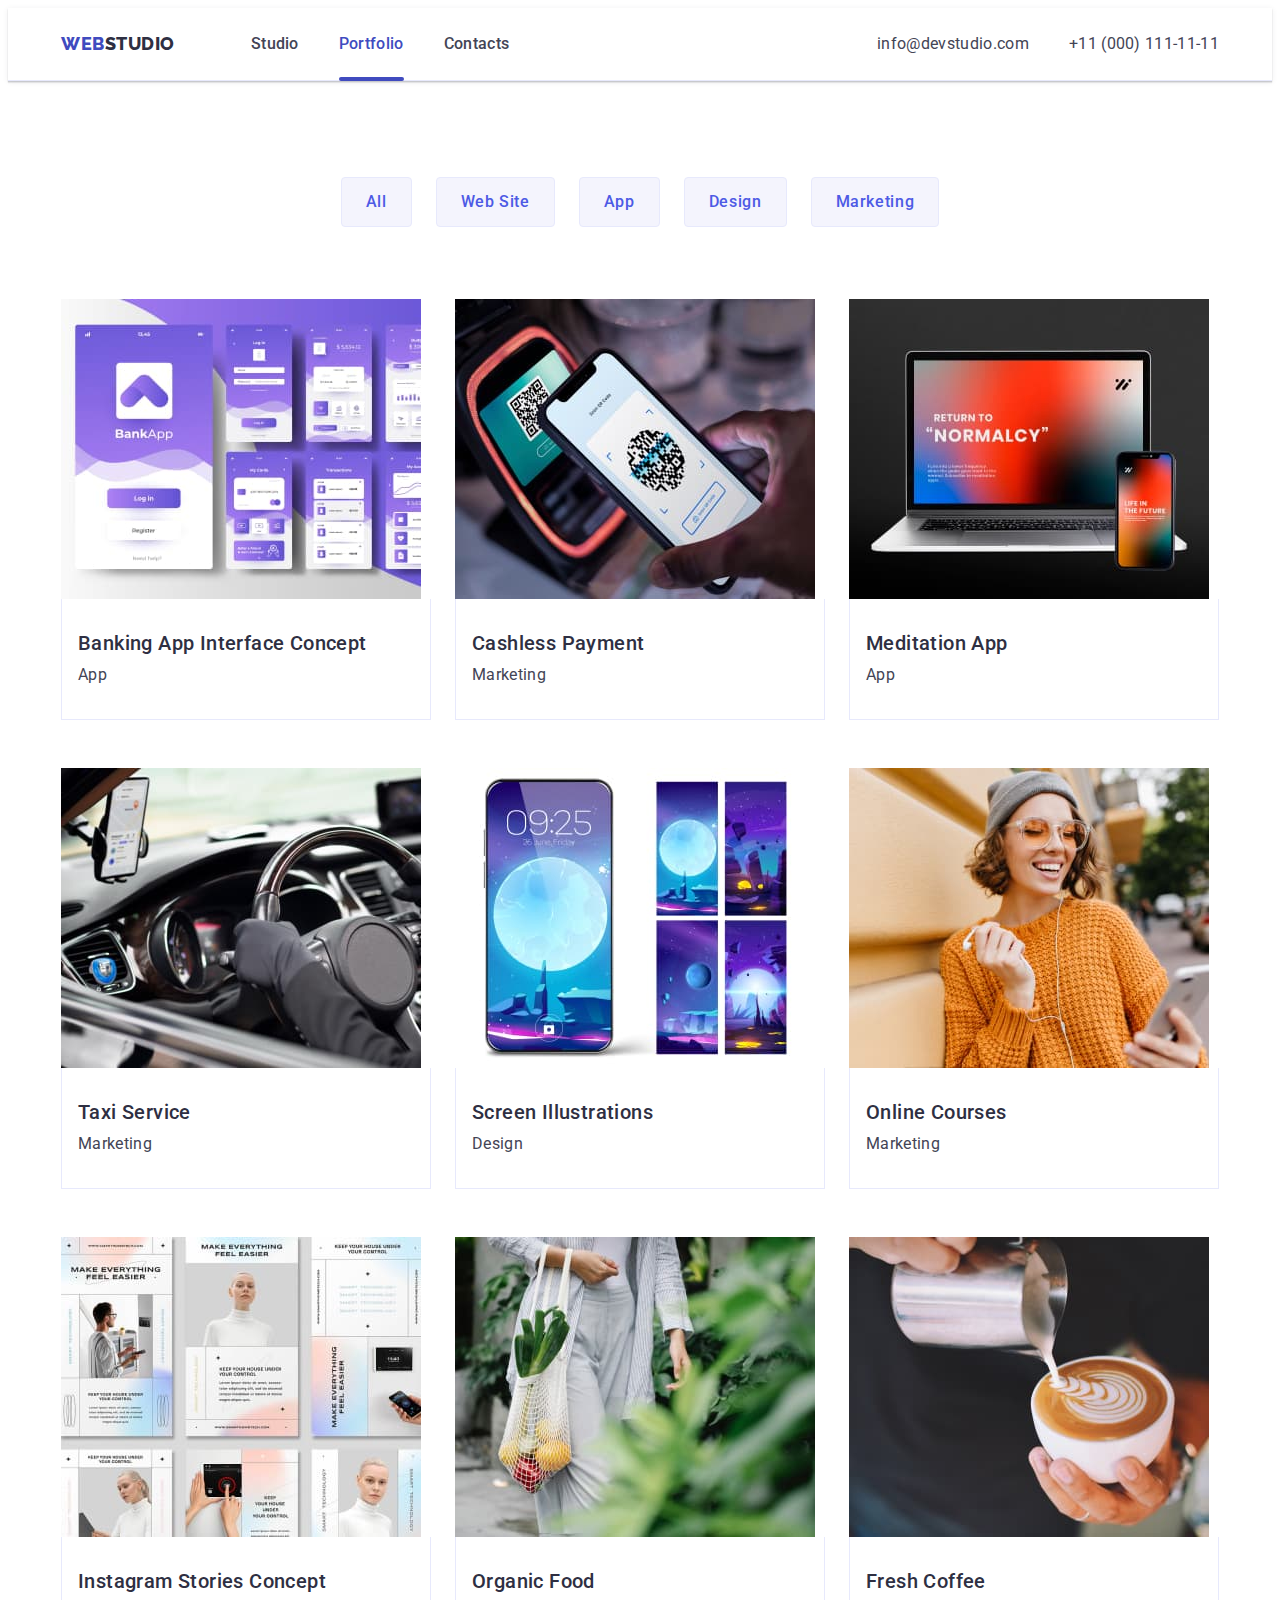
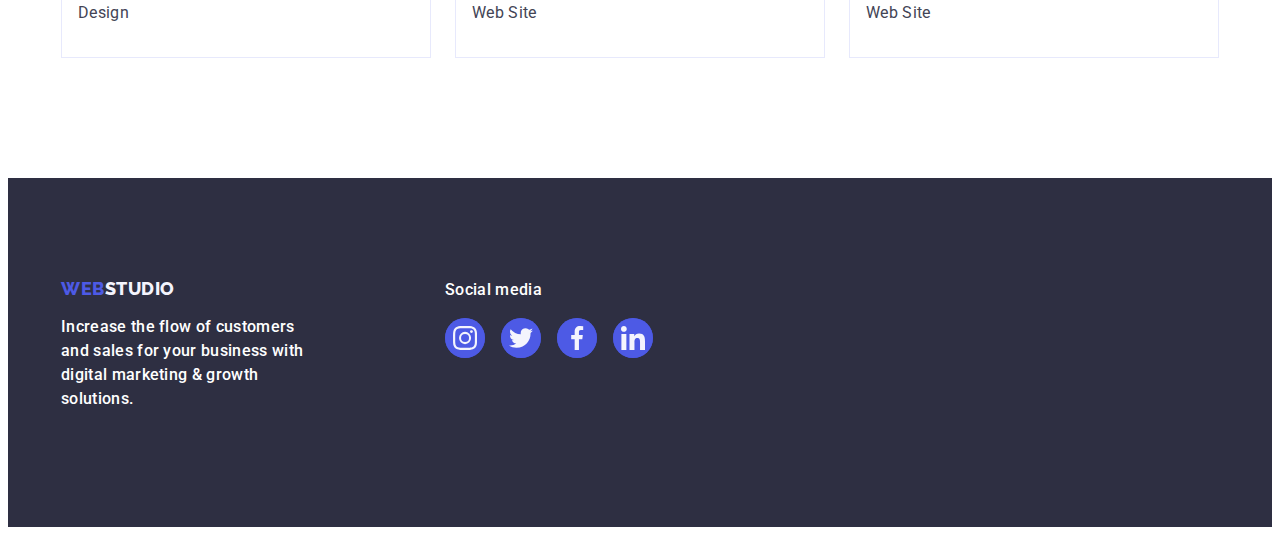
==== portfolio.html @ 9ae32c88 "Initial commit" ====
<!DOCTYPE html>
<html lang="en">
  <head>
    <meta charset="UTF-8" />
    <meta http-equiv="X-UA-Compatible" content="IE=edge" />
    <meta name="viewport" content="width=device-width, initial-scale=1.0" />
    <title>WebStudio</title>
    <link
      rel="stylesheet"
      href="https://cdnjs.cloudflare.com/ajax/libs/modern-normalize/2.0.0/modern-normalize.min.css"
      integrity="sha512-4xo8blKMVCiXpTaLzQSLSw3KFOVPWhm/TRtuPVc4WG6kUgjH6J03IBuG7JZPkcWMxJ5huwaBpOpnwYElP/m6wg=="
      crossorigin="anonymous"
      referrerpolicy="no-referrer"
    />
    <link rel="preconnect" href="https://fonts.googleapis.com" />
    <link rel="preconnect" href="https://fonts.gstatic.com" crossorigin />
    <link
      href="https://fonts.googleapis.com/css2?family=Montserrat:wght@400;700&family=Raleway:ital,wght@0,800;1,800&family=Roboto:ital,wght@0,400;0,500;0,700;0,900;1,400;1,500;1,700;1,900&display=swap"
      rel="stylesheet"
    />
    <link rel="stylesheet" href="./css/styles.css" />
  </head>

  <body>
    <header class="header">
      <div class="header-div container">
        <nav class="header-nav">
          <a href="./index.html" class="web link"
            >web<span class="studio">Studio</span></a
          >
          <ul class="navigation-list list">
            <li class="link-nav">
              <a href="./index.html" class="navigation-link link">Studio</a>
            </li>
            <li class="link-nav">
              <a href="./portfolio.html" class="navigation-link link start"
                >Portfolio</a
              >
            </li>
            <li class="link-nav">
              <a href="" class="navigation-link link">Contacts</a>
            </li>
          </ul>
        </nav>

        <address class="address">
          <ul class="address-list list">
            <li class="link-nav">
              <a href="mailto:info@devstudio.com" class="contacts link"
                >info@devstudio.com
              </a>
            </li>
            <li class="link-nav">
              <a href="tel:+110001111111" class="contacts link"
                >+11 (000) 111-11-11
              </a>
            </li>
          </ul>
        </address>
      </div>
    </header>

    <main>
      <!-- section1 -->
      <section class="section-portfolio">
        <div class="main container">
          <h1 class="visually-hidden">Portfolio_Menu</h1>
          <ul class="button-list list">
            <li class="list-portfoliobutton">
              <button type="button" class="button_navportfolio link">
                All
              </button>
            </li>
            <li class="list-portfoliobutton">
              <button type="button" class="button_navportfolio link">
                Web Site
              </button>
            </li>
            <li class="list-portfoliobutton">
              <button type="button" class="button_navportfolio link">
                App
              </button>
            </li>
            <li class="list-portfoliobutton">
              <button type="button" class="button_navportfolio link">
                Design
              </button>
            </li>
            <li class="list-portfoliobutton">
              <button type="button" class="button_navportfolio link">
                Marketing
              </button>
            </li>
          </ul>

          <ul class="full-navigation list">
            <li class="list-portfolioimg">
              <a
                href="./portfolio.html"
                class="portfolioimg link"
                target="_blank"
              >
                <div class="overlay">
                  <img
                    src="./images/Photo-1.jpg"
                    alt="Banking App Interface Concept"
                    width="360"
                    height="300"
                  />
                  <p class="overley-text">
                    14 Stylish and User-Friendly App Design Concepts · Task
                    Manager App · Calorie Tracker App · Exotic Fruit Ecommerce
                    App · Cloud Storage App
                  </p>
                </div>

                <div class="div-portfolio-item">
                  <h2 class="service-name">Banking App Interface Concept</h2>
                  <p class="service-app">App</p>
                </div>
              </a>
            </li>
            <li class="list-portfolioimg">
              <a
                href="./portfolio.html"
                class="portfolioimg link"
                target="_blank"
              >
                <div class="overlay">
                  <img
                    src="./images/Photo-2.jpg"
                    alt="Cashless Payment"
                    width="360"
                    height="300"
                  />
                  <p class="overley-text">
                    14 Stylish and User-Friendly App Design Concepts · Task
                    Manager App · Calorie Tracker App · Exotic Fruit Ecommerce
                    App · Cloud Storage App
                  </p>
                </div>
                <div class="div-portfolio-item">
                  <h2 class="service-name">Cashless Payment</h2>
                  <p class="service-app">Marketing</p>
                </div>
              </a>
            </li>
            <li class="list-portfolioimg">
              <a
                href="./portfolio.html"
                class="portfolioimg link"
                target="_blank"
              >
                <div class="overlay">
                  <img
                    src="./images/Photo-3.jpg"
                    alt="Meditation App "
                    width="360"
                    height="300"
                  />
                  <p class="overley-text">
                    14 Stylish and User-Friendly App Design Concepts · Task
                    Manager App · Calorie Tracker App · Exotic Fruit Ecommerce
                    App · Cloud Storage App
                  </p>
                </div>
                <div class="div-portfolio-item">
                  <h2 class="service-name">Meditation App</h2>
                  <p class="service-app">App</p>
                </div>
              </a>
            </li>
            <li class="list-portfolioimg">
              <a
                href="./portfolio.html"
                class="portfolioimg link"
                target="_blank"
              >
                <div class="overlay">
                  <img
                    src="./images/Photo-4.jpg"
                    alt="Taxi Service"
                    width="360"
                    height="300"
                  />
                  <p class="overley-text">
                    14 Stylish and User-Friendly App Design Concepts · Task
                    Manager App · Calorie Tracker App · Exotic Fruit Ecommerce
                    App · Cloud Storage App
                  </p>
                </div>
                <div class="div-portfolio-item">
                  <h2 class="service-name">Taxi Service</h2>
                  <p class="service-app">Marketing</p>
                </div>
              </a>
            </li>
            <li class="list-portfolioimg">
              <a
                href="./portfolio.html"
                class="portfolioimg link"
                target="_blank"
              >
                <div class="overlay">
                  <img
                    src="./images/Photo-5.jpg"
                    alt="Screen Illustrations"
                    width="360"
                    height="300"
                  />
                  <p class="overley-text">
                    14 Stylish and User-Friendly App Design Concepts · Task
                    Manager App · Calorie Tracker App · Exotic Fruit Ecommerce
                    App · Cloud Storage App
                  </p>
                </div>
                <div class="div-portfolio-item">
                  <h2 class="service-name">Screen Illustrations</h2>
                  <p class="service-app">Design</p>
                </div>
              </a>
            </li>
            <li class="list-portfolioimg">
              <a
                href="./portfolio.html"
                class="portfolioimg link"
                target="_blank"
              >
                <div class="overlay">
                  <img
                    src="./images/Photo-6.jpg"
                    alt="Online Courses"
                    width="360"
                    height="300"
                  />
                  <p class="overley-text">
                    14 Stylish and User-Friendly App Design Concepts · Task
                    Manager App · Calorie Tracker App · Exotic Fruit Ecommerce
                    App · Cloud Storage App
                  </p>
                </div>
                <div class="div-portfolio-item">
                  <h2 class="service-name">Online Courses</h2>
                  <p class="service-app">Marketing</p>
                </div>
              </a>
            </li>
            <li class="list-portfolioimg">
              <a
                href="./portfolio.html"
                class="portfolioimg link"
                target="_blank"
              >
                <div class="overlay">
                  <img
                    src="./images/Photo-7.jpg"
                    alt="Instagram Stories Concept"
                    width="360"
                    height="300"
                  />
                  <p class="overley-text">
                    14 Stylish and User-Friendly App Design Concepts · Task
                    Manager App · Calorie Tracker App · Exotic Fruit Ecommerce
                    App · Cloud Storage App
                  </p>
                </div>
                <div class="div-portfolio-item">
                  <h2 class="service-name">Instagram Stories Concept</h2>
                  <p class="service-app">Design</p>
                </div></a
              >
            </li>
            <li class="list-portfolioimg">
              <a
                href="./portfolio.html"
                class="portfolioimg link"
                target="_blank"
              >
                <div class="overlay">
                  <img
                    src="./images/Photo-8.jpg"
                    alt="Organic Food"
                    width="360"
                    height="300"
                  />
                  <p class="overley-text">
                    14 Stylish and User-Friendly App Design Concepts · Task
                    Manager App · Calorie Tracker App · Exotic Fruit Ecommerce
                    App · Cloud Storage App
                  </p>
                </div>
                <div class="div-portfolio-item">
                  <h2 class="service-name">Organic Food</h2>
                  <p class="service-app">Web Site</p>
                </div></a
              >
            </li>
            <li class="list-portfolioimg">
              <a
                href="./portfolio.html"
                class="portfolioimg link"
                target="_blank"
              >
                <div class="overlay">
                  <img
                    src="./images/Photo-9.jpg"
                    alt="Fresh Coffee"
                    width="360"
                    height="300"
                  />
                  <p class="overley-text">
                    14 Stylish and User-Friendly App Design Concepts · Task
                    Manager App · Calorie Tracker App · Exotic Fruit Ecommerce
                    App · Cloud Storage App
                  </p>
                </div>
                <div class="div-portfolio-item">
                  <h2 class="service-name">Fresh Coffee</h2>
                  <p class="service-app">Web Site</p>
                </div></a
              >
            </li>
          </ul>
        </div>
      </section>
    </main>

    <!-- footer -->
    <footer class="footer">
      <div class="footer-main container">
        <div class="footer-div">
          <a class="footer-web link" href="./index.html"
            >web<span class="footer-logo">Studio</span>
          </a>
          <p class="text">
            Increase the flow of customers and sales for your business with
            digital marketing & growth solutions.
          </p>
        </div>
        <div class="footer-social">
          <p class="text">Social media</p>
          <ul class="footer-cosial-list">
            <li class="circle">
              <a class="footer-cosial-link" href="">
                <svg class="footer-icon" width="24" height="24">
                  <use href="./images/icons.svg#icon-instagram"></use></svg
              ></a>
            </li>
            <li class="circle">
              <a class="footer-cosial-link" href=""
                ><svg class="footer-icon" width="24" height="24">
                  <use href="./images/icons.svg#icon-twitter"></use></svg
              ></a>
            </li>
            <li class="circle">
              <a class="footer-cosial-link" href="">
                <svg class="footer-icon" width="24" height="24">
                  <use href="./images/icons.svg#icon-facebook"></use></svg
              ></a>
            </li>
            <li class="circle">
              <a class="footer-cosial-link" href=""
                ><svg class="footer-icon" width="24" height="24">
                  <use href="./images/icons.svg#icon-linkedin"></use></svg
              ></a>
            </li>
          </ul>
        </div>
      </div>
    </footer>
  </body>
</html>
---- css/styles.css ----
img {
    display: block;
}

h1,
h2,
h3,
h4,
h5,
p {
    margin-top: 0px;
    margin-bottom: 0px;
}

ul,
ol {
    list-style: none;
    margin: 0px;
    padding-left: 0px;
}

.container {
    width: 1158px;
    padding: 0 15px;
    margin: 0 auto;
}

:root {
    --primary-font: "Roboto", sans-serif;
    --second-primary-font: "Raleway", sans-serif;
    --primary-color: #434455;
    --secondary-color: #2e2f42;
    --white-color: #ffffff;
    --gray-background-color: #f4f4fd;
    --accent-color: #4d5ae5;
    --active-accent-background-color: #404bbf;
    --gray-color: #8e8f99;
}

body {
    font-family: var(--primary-font);
    color: var(--primary-color);
    background-color: var(--white-color);
}

/* header */
.header {
    display: flex;
    margin: 0 auto;
    border-bottom: 1px solid #e7e9fc;
    box-shadow: 0px 2px 1px rgba(46, 47, 66, 0.08), 0px 1px 1px rgba(46, 47, 66, 0.16), 0px 1px 6px rgba(46, 47, 66, 0.08);
}
.navigation-link {
    font-family: var(--primary-font);
    font-weight: 500;
    font-size: 16px;
    line-height: 1.5;
    letter-spacing: 0.02em;
    color: var(--secondary-colo);
    text-decoration: none;
    list-style: none;
    display: flex;
    padding-top: 24px;
    padding-bottom: 24px;
    transition: color 250ms cubic-bezier(0.4, 0, 0.2, 1)
}
.start {
    position: relative;
    transition: color 250ms cubic-bezier(0.4, 0, 0.2, 1);
    color: var(--active-accent-background-color);
}


.header-nav {
    display: flex;
    align-items: center;
}


.header-div {

    display: flex;
    align-items: center;

}

.navigation-list {
    display: flex;
    flex-direction: row;
    align-items: flex-start;
    padding: 0px;
    gap: 40px;
    text-decoration: none;
}

.navigation-list .navigation-link.start::after {
    position: absolute;
    content: "";
    display: block;
    height: 4px;
    background-color: var(--active-accent-background-color);
    width: 100%;
    left: 0;
    bottom: -1px;
    border-radius: 2px;
}

.web {
    font-family: var(--second-primary-font);
    font-weight: 800;
    font-size: 18px;
    line-height: 1.17;
    letter-spacing: 0.03em;
    text-transform: uppercase;
    color: #404bbf;
    text-decoration: none;
    display: flex;
    flex-direction: row;
    align-items: center;
    flex-grow: 0;
    margin-left: 0px;
    margin-right: 76px;
    position: relative;

}

.studio {
    color: var(--secondary-color);
}



.link-nav {
    list-style: none;
    display: flex;


}

.navigation-link:hover {
    color: var(--active-accent-background-color);
    transition: background-color 250ms cubic-bezier(0.4, 0, 0.2, 1);
    
}

.navigation-link:focus {
    color: var(--active-accent-background-color);
    transition: background-color 250ms cubic-bezier(0.4, 0, 0.2, 1);
   
}

.address {
    font-style: normal;
    letter-spacing: 0.02em;
    list-style: none;
    display: flex;
    gap: 8px;
    flex-direction: row;
    margin-left: auto;
}

.address-list {
    display: flex;
    gap: 40px;
}

.contacts.link {
    font-family: var(--primary-font);
    font-style: normal;
    font-weight: 400;
    font-size: 16px;
    line-height: 1.5;
    color: var(--primary-color);
    text-decoration: none;
    transition: color 250ms cubic-bezier(0.4, 0, 0.2, 1);
}

.contacts.link:hover {
    color: var(--active-accent-background-color);
    transition: background-color 250ms cubic-bezier(0.4, 0, 0.2, 1);
    box-shadow: 0px 1px 6px rgba(46, 47, 66, 0.08), 0px 1px 1px rgba(46, 47, 66, 0.16), 0px 2px 1px rgba(46, 47, 66, 0.08);
}

.contacts.link:focus {
    color: var(--active-accent-background-color);
    transition: background-color 250ms cubic-bezier(0.4, 0, 0.2, 1);
    box-shadow: 0px 1px 6px rgba(46, 47, 66, 0.08), 0px 1px 1px rgba(46, 47, 66, 0.16), 0px 2px 1px rgba(46, 47, 66, 0.08);
}

/* ------section1------------ */
.div-section-one {
    padding-left: 0px;

}

.name {
    font-size: 56px;
    line-height: 1.07;
    letter-spacing: 0.02em;
    color: var(--white-color);
    text-align: center;
    max-width: 496px;
    margin-left: 331px;
    display: flex;
    margin-bottom: 48px;
}

.section-os {
    max-width: 1440px;
    height: 600px;
    margin: 0 auto;
    color: var(--secondary-color);
    background-color: var(--secondary-color);
    padding-top: 188px;
    padding-bottom: 188px;
    background-image: linear-gradient(rgba(46, 47, 66, 0.7), rgba(46, 47, 66, 0.7)), url(../images/people-office.jpg);
    background-repeat: no-repeat;
    background-position: center;
    background-size: cover;
}

.button {
    background-color: var(--accent-color);
    font-family: var(--primary-font);
    font-weight: 500;
    font-size: 16px;
    line-height: 1.5;
    letter-spacing: 0.04em;
    color: var(--white-color);
    cursor: pointer;
    display: block;
    border: none;
    border-radius: 4px;
    gap: 10px;
    width: 169px;
    height: 56px;
    min-width: 169px;
    margin-left: auto;
    margin-right: auto;
    transition: background-color 250ms cubic-bezier(0.4, 0, 0.2, 1);
}

.button:is(:hover, :focus) {
    background-color: #404BBF;
    transition: background-color 250ms cubic-bezier(0.4, 0, 0.2, 1);
    box-shadow: 0px 1px 6px rgba(46, 47, 66, 0.08), 0px 1px 1px rgba(46, 47, 66, 0.16), 0px 2px 1px rgba(46, 47, 66, 0.08);
}

/* ----------section 2 ------------- */

.visually-hidden {
    position: absolute;
    width: 1px;
    height: 1px;
    margin: -1px;
    border: 0;
    padding: 0;
    white-space: nowrap;
    clip-path: inset(100%);
    clip: rect(0 0 0 0);
    overflow: hidden;
}

.icon-staff {
    display: flex;
    align-items: center;
    justify-content: center;
    height: 112px;
    background-color: #f4f4fd;
    border-radius: 4px;
    margin-bottom: 8px;
}

.about-us {
    padding-top: 120px;
    padding-bottom: 120px;

}

.menu {
    display: flex;
    gap: 24px;
    flex-direction: row;
}

.description {
    margin-bottom: 8px;
    font-family: var(--primary-font);
    font-style: normal;
    font-weight: 400;
    letter-spacing: 0.02em;
    font-size: 16px;
    line-height: 1.5;
    color: var(--primary-color);
}

.description.four {
    text-align: center;
}

.list-aboutus {
    list-style: none;
    font-weight: 500;
    font-size: 20px;
    line-height: 1.2;
    letter-spacing: 0.02em;
    color: var(--secondary-color);
    width: calc((100% - 72px) / 4);
}

/* ---------section 3 -----------*/

.section-menu {
    padding-bottom: 120px;
    margin-bottom: 0px;
}

.feature-name {
    font-size: 36px;
    line-height: 1.11;
    text-align: center;
    letter-spacing: 0.02em;
    text-transform: capitalize;
    color: var(--secondary-color);
    margin-bottom: 72px;
}

.feature-list.list {
    list-style: none;
    display: flex;
    gap: 24px;
}

.pictures {
    list-style: none;
    width: calc((100% - 48px)/3);
    border: 1px solid #E7E9FC;
}

/* -------------------section 4 --------------------*/
.section-team {
    background-color: var(--gray-background-color);
    padding: 120px 0;
}

.our-team {
    background-color: var(--gray-background-color);
    font-size: 36px;
    line-height: 1.11;
    text-align: center;
    letter-spacing: 0.02em;
    text-transform: capitalize;
    color: var(--secondary-color);
    list-style: none;
    margin-bottom: 72px;
}

.portfolioimg link {
    background-color: var(--white-color)
}

.our-team-photo.link {
    font-size: 36px;
    line-height: 1.11;
    text-align: center;
    letter-spacing: 0.02em;
    text-transform: capitalize;
    color: var(--secondary-color);
    background-color: var(--white-color);
    list-style: none;
    display: block;
    flex-basis: calc((100% - 72px) / 4);
    border-radius: 0px 0px 4px 4px;
    box-shadow: 0px 1px 6px rgba(46, 47, 66, 0.08), 0px 1px 1px rgba(46, 47, 66, 0.16), 0px 2px 1px rgba(46, 47, 66, 0.08);
}

.our-team-list {
    display: flex;
    gap: 24px;
}

.about-us-menu {
    font-family: var(--primary-font);
    font-style: normal;
    font-weight: 500;
    font-size: 20px;
    line-height: 1.2;
    letter-spacing: 0.02em;
    margin-bottom: 8px;
}

.team-name {

    display: flex;
    flex-direction: column;
    justify-content: center;
    align-items: center;
    padding: 32px 0;
}

.circle {

    width: 40px;
    height: 40px;
    background-color: #404BBF;
    border-radius: 50%;
}

.cosial-list {
    display: flex;
    gap: 24px;
    justify-content: center; 

}

.cosial-link {
    width: 100%;
    height: 100%;
    display: flex;
    align-items: center;
    justify-content: center;
    background-color: var(--accent-color);
    border-radius: 50%;
    transition: background-color 250ms cubic-bezier(0.4, 0, 0.2, 1);
}

.cosial-link:hover,
.cosial-link:focus {
    background-color: #404bbf;
}

.icon {
    fill: #f4f4fd;
}

/* _______ section 5___________ */
.section-customers {
    padding: 120px 0 120px;
    margin-bottom: 0px;
}

.customersname {
    font-size: 36px;
    line-height: 1.11;
    text-align: center;
    letter-spacing: 0.02em;
    text-transform: capitalize;
    color: var(--secondary-color);
    margin-bottom: 72px;
}

.customers-list {
    display: flex;
    gap: 24px;
    height: 88px;
    justify-content: center;

}

.logoicon {
    width: 100%;
    height: 100%;
    border: 1px solid #8e8f99;
    border-radius: 4px;
    display: flex;
    align-items: center;
    justify-content: center;
    color: var(--gray-color);
    transition: border-color 250ms cubic-bezier(0.4, 0, 0.2, 1), color 250ms cubic-bezier(0.4, 0, 0.2, 1);
    ;
}

.logoicon:hover,
.logoicon:focus {
    color: #404bbf;
    border-color: #404bbf;
}

.logoiconsvg {
    fill: currentColor;
}

.customers-item {
    width: calc((100% - 120px) / 6);


}

/* -----footer------*/
.footer-main {
    display: flex;
    align-items: baseline;
}

.footer-web {
    display: inline-block;
    margin-right: 120px;
    margin-bottom: 16px;
    font-family: var(--second-primary-font);
    font-weight: 800;
    font-size: 18px;
    line-height: 1.17;
    letter-spacing: 0.03em;
    text-transform: uppercase;
    color: var(--accent-color);
    text-decoration: none;
}

.footer-div {
    margin-right: 120px;
}

.text {
    color: var(--white-color);
    letter-spacing: 0.02em;
    line-height: 1.5;
    width: 264px;
    font-weight: 500;
    margin-bottom: 16px;


}

.footer {
    background-color: var(--secondary-color);
    padding: 100px 0;
    display: block;
}

.footer-logo {
    color: var(--gray-background-color)
}
.footer-cosial-list {
    display: flex;
    gap: 16px;
}
.footer-cosial-link {
    width: 100%;
    height: 100%;
    display: flex;
    align-items: center;
    justify-content: center;
    transition: background-color 250ms cubic-bezier(0.4, 0, 0.2, 1);
    background-color: var(--accent-color);
    border-radius: 50%;
}

.footer-cosial-link:hover,
.footer-cosial-link:focus {
    background-color: #31d0aa;
}

.footer-icon {
    fill: var(--gray-background-color);
}

/* -------portfolio page-------- */


.section-portfolio {
    list-style: none;
    padding: 96px 0 120px 0;

}

.button-list {
    text-decoration: none;
    display: flex;
    gap: 24px;
    justify-content: center;
    margin-bottom: 72px;

}

.button_navportfolio {
    background-color: var(--gray-background-color);
    color: var(--accent-color);
    font-family: var(--primary-font);
    font-weight: 500;
    font-size: 16px;
    line-height: 1.5;
    text-align: center;
    letter-spacing: 0.04em;
    text-decoration: none;
    padding: 12px 24px;
    border-radius: 4px;
    border: 1px solid #E7E9FC;
    transition: color 250ms cubic-bezier(0.4, 0, 0.2, 1),
        background-color 250ms cubic-bezier(0.4, 0, 0.2, 1),
        border-color 250ms cubic-bezier(0.4, 0, 0.2, 1),
        box-shadow 250ms cubic-bezier(0.4, 0, 0.2, 1);
}

.list-portfoliobutton {
    list-style: none;
}

.list-portfolioimg {
    list-style: none;
    width: calc((100% - 48px) / 3);
}

.list-portfolioimg:hover,
.list-portfolioimg:focus {
    box-shadow: 0px 1px 6px rgba(46, 47, 66, 0.08),
        0px 1px 1px rgba(46, 47, 66, 0.16), 0px 2px 1px rgba(46, 47, 66, 0.08);
}

.button_navportfolio:is(:hover, :focus) {
    color: var(--white-color);
    background-color: #404BBF;
    cursor: pointer;
    border: 1px solid transparent;
    box-shadow: 0px 3px 1px rgba(0, 0, 0, 0.1), 0px 2px 1px rgba(0, 0, 0, 0.08), 0px 2px 2px rgba(0, 0, 0, 0.12); }

.full-navigation {
    display: flex;
    flex-wrap: wrap;
    column-gap: 24px;
    row-gap: 48px;

}

.portfolioimg {
    text-decoration: none;
    display: block;
    transition: box-shadow 250ms cubic-bezier(0.4, 0, 0.2, 1);
}

.portfolioimg:hover,
.portfolioimg:focus {
    box-shadow: 0px 1px 6px rgba(46, 47, 66, 0.08),
        0px 1px 1px rgba(46, 47, 66, 0.16), 0px 2px 1px rgba(46, 47, 66, 0.08);
}

.div-portfolio-item {
    padding: 32px 16px;
    border: 1px solid #e7e9fc;
    border-top: none;

}

.service-name {
    font-weight: 500;
    font-size: 20px;
    line-height: 1.2;
    letter-spacing: 0.02em;
    color: var(--secondary-color);
    text-decoration: none;
    margin-bottom: 8px;
}

.service-app {
    font-size: 16px;
    line-height: 1.5;
    letter-spacing: 0.02em;
    color: var(--primary-color);
    text-decoration: none;
    transform: translateY(0%);
}


.overlay {
    position: relative;
    overflow: hidden;
}

.overley-text {
    top: 0;
    line-height: 1.5;
    font-size: 16px;
    letter-spacing: 0.02em;
    color: var(--gray-background-color);
    padding: 40px 32px;
    position: absolute;
    width: 360px;
    height: 300px;

    background-color: var(--accent-color);
    transform: translateY(100%);
    transition: transform 250ms cubic-bezier(0.4, 0, 0.2, 1);
}

.portfolioimg:hover .overley-text,
.portfolioimg:focus .overley-text {
  transform: translateY(0%);
  box-shadow: 0px 1px 6px rgba(46, 47, 66, 0.08),
    0px 1px 1px rgba(46, 47, 66, 0.16), 0px 2px 1px rgba(46, 47, 66, 0.08);
}

.is-hidden {
    opacity: 0;
    pointer-events: none;
    visibility: hidden;
}

/* _______modal-window  */

.modal-window {
    position: fixed;
    top: 0;
    left: 0;
    width: 100%;
    height: 100%;
    background-color: rgba(46, 47, 66, 0.4);
    transition: opacity 250ms cubic-bezier(0.4, 0, 0.2, 1), visibility 250ms cubic-bezier(0.4, 0, 0.2, 1);
}

.modal {
    position: absolute;
    top: 50%;
    left: 50%;
    transform: translate(-50%, -50%) scale(1);
    width: 408px;
    min-height: 584px;
    background: #fcfcfc;
    border-radius: 4px;
    transition: transform 250ms cubic-bezier(0.4, 0, 0.2, 1);
    box-shadow: 0px 1px 1px rgba(0, 0, 0, 0.14), 0px 1px 3px rgba(0, 0, 0, 0.12), 0px 2px 1px rgba(0, 0, 0, 0.2);
}

.close-window {
    display: flex;
    align-items: center;
    justify-content: center;
    background-color: #e7e9fc;
    position: absolute;
    top: 24px;
    right: 24px;
    width: 24px;
    height: 24px;
    border-radius: 50%;
    border: 1px solid rgba(0, 0, 0, 0.1);
    padding: 0;
    cursor: pointer;
    transition: background-color 250ms cubic-bezier(0.4, 0, 0.2, 1), border 250ms cubic-bezier(0.4, 0, 0.2, 1);

}

.close-window:hover,
.close-window:focus {
    background-color: #404bbf;
    border: none;
    fill: #ffffff;
}

.icon-close {
    transition: fill 250ms cubic-bezier(0.4, 0, 0.2, 1);
}

.icon-close:hover,
.icon-close:focus {
    fill: #ffffff;
}
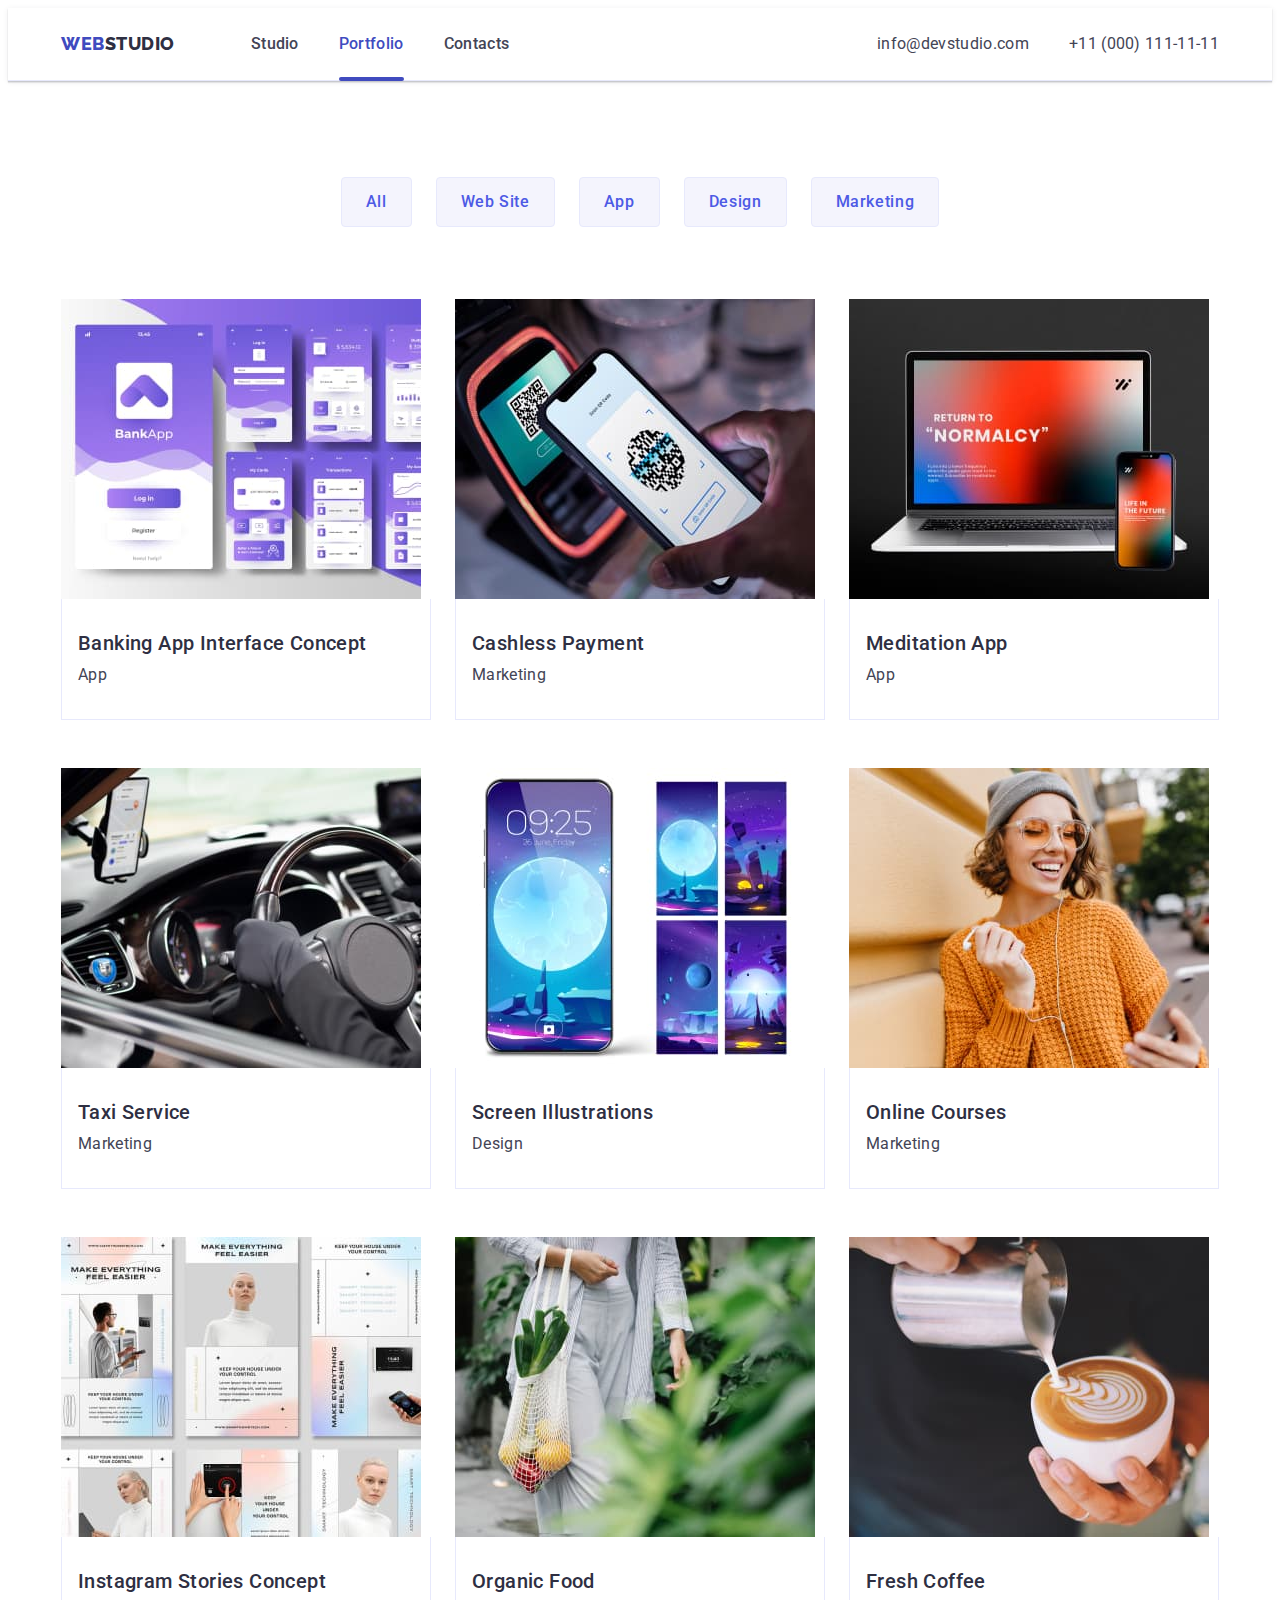
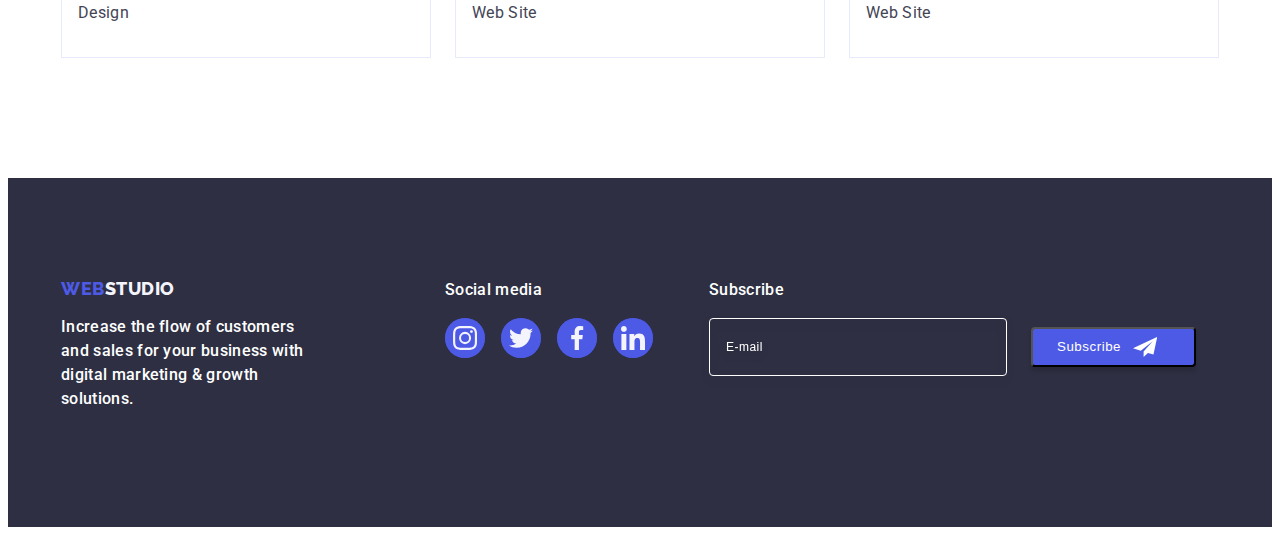
==== commit 1a5b6ff1: "footer" ====
--- a/portfolio.html
+++ b/portfolio.html
@@ -366,6 +366,26 @@
             </li>
           </ul>
         </div>
+
+        <div class="footer-div-input">
+          <p class="text-subscribe">Subscribe</p>
+        
+          <form class="form-subscribe">
+        
+            <label class="text-subscribe" for="subscribe">
+            
+              <input class="input-subscribe" type="email" name="subscribe" placeholder="E-mail" />
+            </label>
+          
+            <button class="btn-subscribe" type="submit">Subscribe 
+              <svg class="subscribe-icon" width="24" height="24">
+                <use href="./images/symbol.svg#icon-icon-sendfly-1"></use></svg>
+            </button>
+          </form>
+        
+        </div>
+        
+
       </div>
     </footer>
   </body>
--- a/css/styles.css
+++ b/css/styles.css
@@ -50,6 +50,7 @@
     border-bottom: 1px solid #e7e9fc;
     box-shadow: 0px 2px 1px rgba(46, 47, 66, 0.08), 0px 1px 1px rgba(46, 47, 66, 0.16), 0px 1px 6px rgba(46, 47, 66, 0.08);
 }
+
 .navigation-link {
     font-family: var(--primary-font);
     font-weight: 500;
@@ -64,6 +65,7 @@
     padding-bottom: 24px;
     transition: color 250ms cubic-bezier(0.4, 0, 0.2, 1)
 }
+
 .start {
     position: relative;
     transition: color 250ms cubic-bezier(0.4, 0, 0.2, 1);
@@ -140,13 +142,13 @@
 .navigation-link:hover {
     color: var(--active-accent-background-color);
     transition: background-color 250ms cubic-bezier(0.4, 0, 0.2, 1);
-    
+
 }
 
 .navigation-link:focus {
     color: var(--active-accent-background-color);
     transition: background-color 250ms cubic-bezier(0.4, 0, 0.2, 1);
-   
+
 }
 
 .address {
@@ -409,7 +411,7 @@
 .cosial-list {
     display: flex;
     gap: 24px;
-    justify-content: center; 
+    justify-content: center;
 
 }
 
@@ -530,10 +532,12 @@
 .footer-logo {
     color: var(--gray-background-color)
 }
+
 .footer-cosial-list {
     display: flex;
     gap: 16px;
 }
+
 .footer-cosial-link {
     width: 100%;
     height: 100%;
@@ -611,7 +615,8 @@
     background-color: #404BBF;
     cursor: pointer;
     border: 1px solid transparent;
-    box-shadow: 0px 3px 1px rgba(0, 0, 0, 0.1), 0px 2px 1px rgba(0, 0, 0, 0.08), 0px 2px 2px rgba(0, 0, 0, 0.12); }
+    box-shadow: 0px 3px 1px rgba(0, 0, 0, 0.1), 0px 2px 1px rgba(0, 0, 0, 0.08), 0px 2px 2px rgba(0, 0, 0, 0.12);
+}
 
 .full-navigation {
     display: flex;
@@ -683,9 +688,9 @@
 
 .portfolioimg:hover .overley-text,
 .portfolioimg:focus .overley-text {
-  transform: translateY(0%);
-  box-shadow: 0px 1px 6px rgba(46, 47, 66, 0.08),
-    0px 1px 1px rgba(46, 47, 66, 0.16), 0px 2px 1px rgba(46, 47, 66, 0.08);
+    transform: translateY(0%);
+    box-shadow: 0px 1px 6px rgba(46, 47, 66, 0.08),
+        0px 1px 1px rgba(46, 47, 66, 0.16), 0px 2px 1px rgba(46, 47, 66, 0.08);
 }
 
 .is-hidden {
@@ -725,7 +730,7 @@
     justify-content: center;
     background-color: #e7e9fc;
     position: absolute;
-    top: 24px;
+    top: 54px;
     right: 24px;
     width: 24px;
     height: 24px;
@@ -751,4 +756,266 @@
 .icon-close:hover,
 .icon-close:focus {
     fill: #ffffff;
-}+}
+
+/* ___________JS_______________ */
+.input-title {
+    text-align: center;
+    font-family: var(--primary-font);
+    font-style: normal;
+    font-weight: 500;
+    font-size: 16px;
+    line-height: 24px;
+    letter-spacing: 0.02em;
+    color: #2E2F42;
+    margin-top: 102px;
+}
+
+.label-main {
+    display: block;
+
+
+}
+
+.form {
+    display: flex;
+    flex-direction: column;
+    gap: 8px;
+    padding: 24px;
+    padding-top: 0;
+    border: none;
+    max-width: 408px;
+    background: #FCFCFC;
+    border-radius: 4px;
+    margin-top: 16px;
+    align-items: flex-end;
+}
+
+.form:focus-within {
+    border-color: #2196f3;
+}
+
+.form-button {
+    align-self: flex-start;
+}
+
+.form-input {
+
+    padding: 4px;
+    color: #212121;
+    border: 1px solid #212121;
+    border-radius: 4px;
+}
+
+.label-name {
+    display: block;
+    position: relative;
+    font-size: 12px;
+    line-height: 1.17;
+    letter-spacing: 0.04em;
+    color: #8e8f99;
+    margin-bottom: 4px;
+}
+
+.label-name:focus-within {
+    color: #2196f3;
+}
+
+.label-text {
+    font-family: var(--primary-font);
+    font-style: normal;
+    font-weight: 400;
+    font-size: 12px;
+    line-height: 14px;
+    letter-spacing: 0.01em;
+    color: #8E8F99;
+}
+
+input::placeholder {
+    color: rgba(46, 47, 66, 0.4);
+    font-weight: 400;
+}
+
+.input-icon {
+    position: absolute;
+    top: 50%;
+    left: 16px;
+    transform: translateY(-50%);
+    transition: fill 250ms cubic-bezier(0.4, 0, 0.2, 1);
+
+}
+
+.input-conteiner {
+    position: relative;
+}
+
+.form-input {
+    padding: 4px;
+    color: #212121;
+    border: 1px solid #212121;
+    border-radius: 4px;
+    Width: 360px;
+    height: auto;
+    transition: border-color 250ms cubic-bezier(0.4, 0, 0.2, 1);
+}
+
+.form-input::placeholder {
+    color: #616161;
+    font-family: var(--primary-font);
+    font-style: normal;
+    font-weight: 400;
+    font-size: 12px;
+    line-height: calc(14 / 12);
+    letter-spacing: 0.04em;
+    color: rgba(46, 47, 66, 0.4);
+}
+
+.form-input:focus {
+    border-color: #2196f3;
+}
+
+.form-button {
+    font-family: var(--primary-font);
+    color: #FFFFFF;
+    font-style: normal;
+    font-weight: 500;
+    font-size: 16px;
+    min-width: 169px;
+    height: 56px;
+    display: block;
+    padding: 16px 32px;
+    text-align: center;
+    letter-spacing: 0.04em;
+    background: var(--accent-color);
+    box-shadow: 0px 4px 4px rgba(0, 0, 0, 0.15);
+    border-radius: 4px;
+    margin: 24px auto;
+    cursor: pointer;
+    transition: background-color 250ms cubic-bezier(0.4, 0, 0.2, 1);
+}
+
+.privacy {
+    margin-left: 2px;
+}
+
+.input-checkbox {
+    display: flex;
+    transition: background-color 250ms cubic-bezier(0.4, 0, 0.2, 1),
+        border 250ms cubic-bezier(0.4, 0, 0.2, 1),
+        fill 250ms cubic-bezier(0.4, 0, 0.2, 1);
+}
+
+.label-checkbox {
+    display: block;
+    font-size: 12px;
+    line-height: calc(14 / 12);
+    letter-spacing: 0.04em;
+    color: #8e8f99;
+    transition: background-color 250ms cubic-bezier(0.4, 0, 0.2, 1),
+        border 250ms cubic-bezier(0.4, 0, 0.2, 1),
+        fill 250ms cubic-bezier(0.4, 0, 0.2, 1);
+}
+
+.text-checkbox {
+    display: inline-flex;
+    fill: transparent;
+    transition: background-color 250ms cubic-bezier(0.4, 0, 0.2, 1),
+        border 250ms cubic-bezier(0.4, 0, 0.2, 1),
+        fill 250ms cubic-bezier(0.4, 0, 0.2, 1);
+    width: 16px;
+    height: 16px;
+    border: 1px solid rgba(46, 47, 66, 0.4);
+    border-radius: 2px;
+    align-items: center;
+    justify-content: center;
+    margin-right: 8px;
+
+}
+
+.privacy-link {
+    color: #4D5AE5;
+    font-family: var(--primary-font);
+    font-weight: 400;
+    font-size: 12px;
+    line-height: calc(16 / 12);
+    letter-spacing: 0.04em;
+    text-decoration-line: underline;
+}
+
+.input-checkbox:checked + .label-checkbox > .text-checkbox {
+  background-color: var(--active-accent-background-color);
+  border: none;
+  fill: #ffffff;
+}
+  .form-button:is(:hover,:focus)
+{
+    background-color: var(--active-accent-background-color);
+}
+
+/* ______footer input_________ */
+
+.footer-div-input {
+max-height: 80px;
+}
+.form-subscribe {
+    display: flex;
+    align-items: center;
+    margin-top: 16px;
+}
+.text-subscribe {
+    color: var(--white-color);
+    letter-spacing: 0.02em;
+    line-height: 1.5;
+    font-weight: 500;
+    margin-bottom: 16px;
+
+}
+.input-subscribe {
+    border: 1px solid #FFFFFF;
+    filter: drop-shadow(0px 4px 4px rgba(0, 0, 0, 0.15));
+    border-radius: 4px;
+    Width: 264px;
+    Height: 40px;
+    display: block;
+    background-color: transparent;
+    padding: 8px 16px;
+    color: #FFFFFF;
+    font-size: 12px;
+    line-height: 1.5;
+    letter-spacing: 0.04em;
+    transition: border 250ms cubic-bezier(0.4, 0, 0.2, 1);
+}
+.input-subscribe::placeholder 
+{color: #FFFFFF;}
+
+.input-subscribe:focus,
+.input-subscribe:hover {
+    border: var(--accent-color);
+}
+
+.subscribe-icon {
+    margin-left: 12px;
+
+}
+.btn-subscribe {
+    display: flex;
+    align-items: center;
+    position: relative;
+    Width: 165px;
+    Height: 40px;
+    line-height: 1.5;
+    font-weight: 500;
+    margin-left: 24px;
+    margin-bottom: 16px;
+    background-color: #4D5AE5;
+    border-radius: 4px;
+    padding: 8px 24px;
+    letter-spacing: 0.04em;
+    color: var(--white-color);
+    box-shadow: 0px 4px 4px rgba(0, 0, 0, 0.15);
+  transition: background-color 250ms cubic-bezier(0.4, 0, 0.2, 1);
+}
+.btn-subscribe:is(:hover, :focus)
+{
+    background-color: var(--active-accent-background-color);
+}
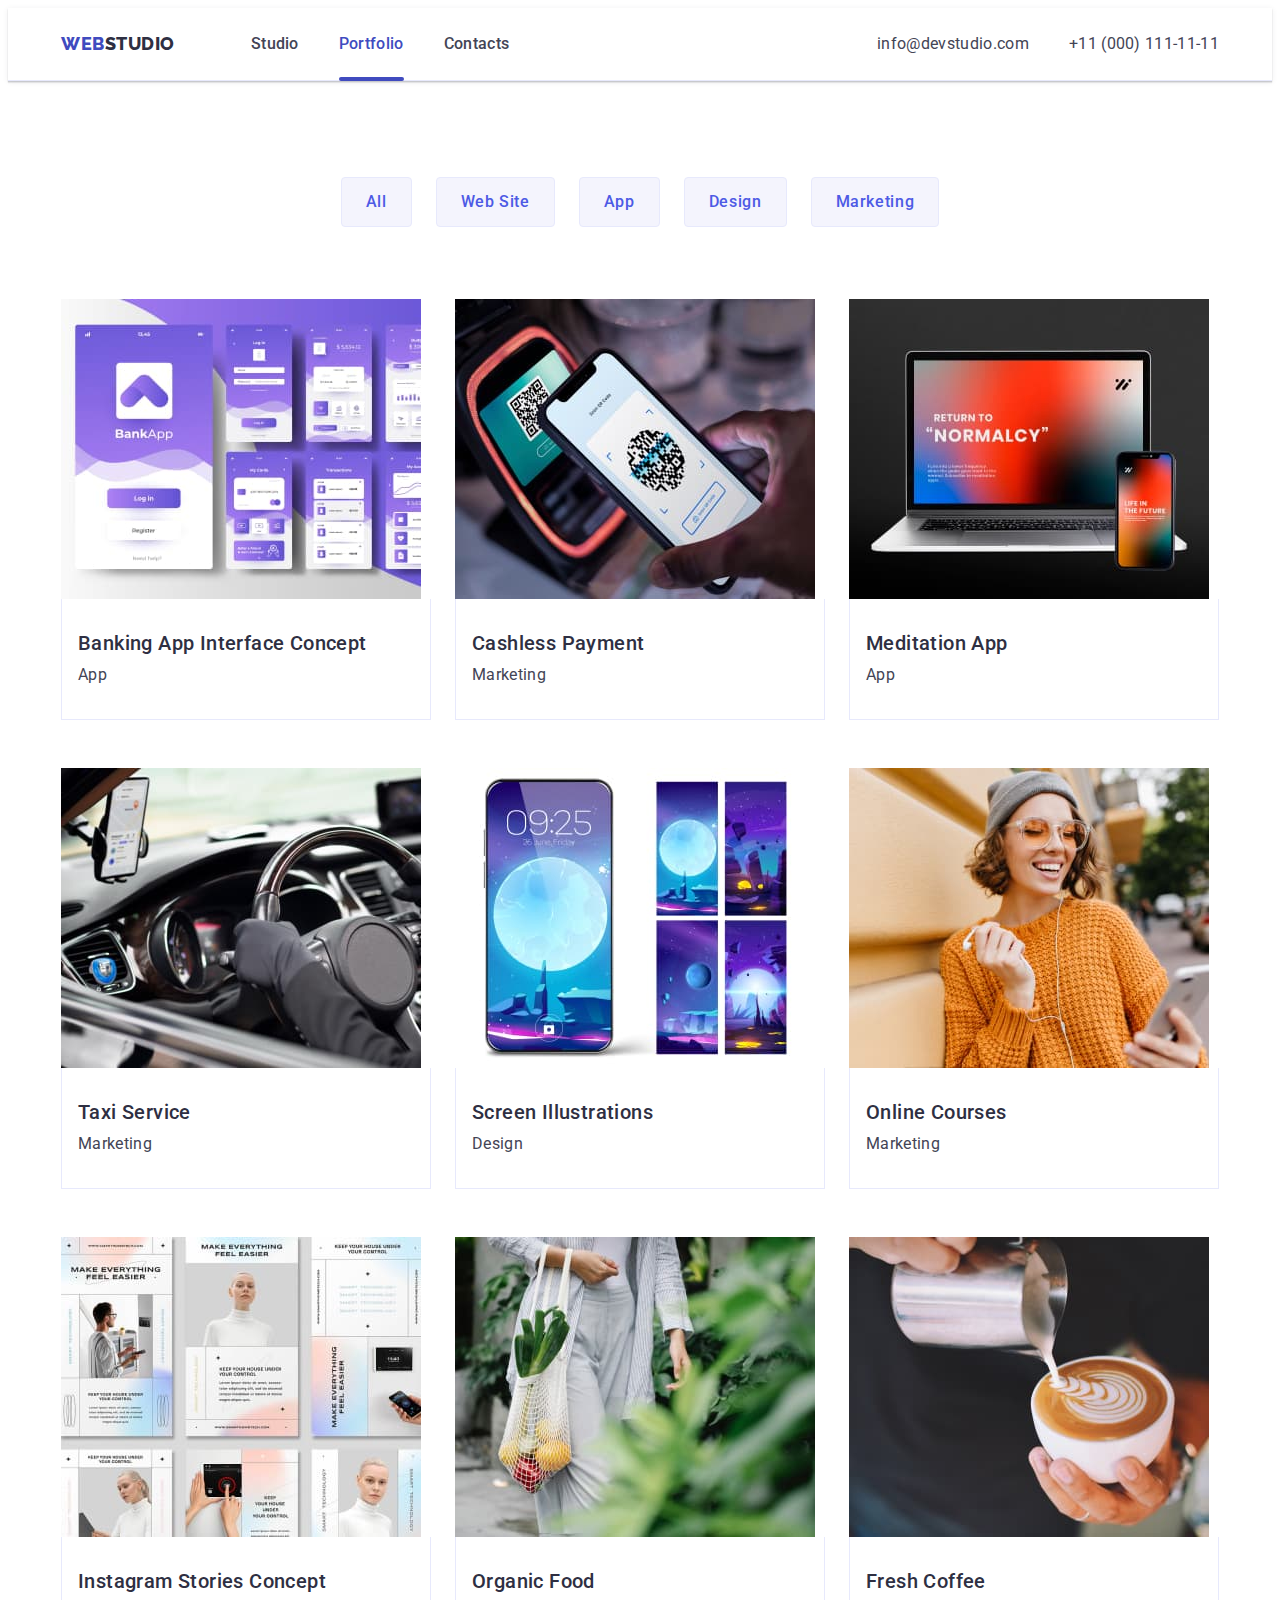
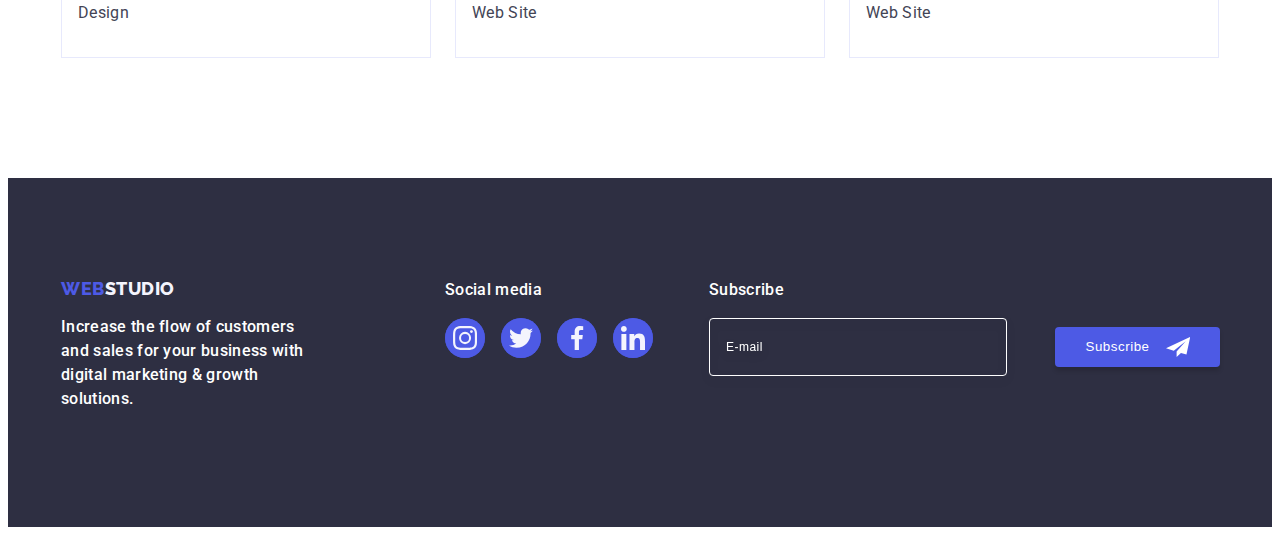
==== commit dcd919e6: "position" ====
--- a/portfolio.html
+++ b/portfolio.html
@@ -371,10 +371,10 @@
           <p class="text-subscribe">Subscribe</p>
         
           <form class="form-subscribe">
-        
+
             <label class="text-subscribe" for="subscribe">
             
-              <input class="input-subscribe" type="email" name="subscribe" placeholder="E-mail" />
+              <input class="input-subscribe" type="email" id="subscribe" name="subscribe" placeholder="E-mail" />
             </label>
           
             <button class="btn-subscribe" type="submit">Subscribe 
--- a/css/styles.css
+++ b/css/styles.css
@@ -702,6 +702,8 @@
 /* _______modal-window  */
 
 .modal-window {
+   
+   
     position: fixed;
     top: 0;
     left: 0;
@@ -712,6 +714,9 @@
 }
 
 .modal {
+    position: relative;
+    margin-bottom: 8px;
+    padding: 72px 24px 24px 24px;
     position: absolute;
     top: 50%;
     left: 50%;
@@ -769,12 +774,17 @@
     letter-spacing: 0.02em;
     color: #2E2F42;
     margin-top: 102px;
+    margin-bottom: 16px; 
 }
 
 .label-main {
     display: block;
-
-
+    margin-bottom: 8px;
+
+}
+.label-main-comment {
+    display: block;
+margin-bottom: 16px;
 }
 
 .form {
@@ -786,27 +796,49 @@
     border: none;
     max-width: 408px;
     background: #FCFCFC;
-    border-radius: 4px;
+    width: 100%; 
     margin-top: 16px;
-    align-items: flex-end;
+  
+    
 }
 
 .form:focus-within {
     border-color: #2196f3;
 }
 
-.form-button {
-    align-self: flex-start;
+input#user-name {
+    width: 340px;
+    height: 40px;
 }
 
 .form-input {
-
-    padding: 4px;
-    color: #212121;
+    outline: transparent;
+    padding-left: 38px;
+    color: rgba(46, 47, 66, 0.4);
     border: 1px solid #212121;
     border-radius: 4px;
-}
-
+    height: 40px;
+    border: 1px solid rgba(46, 47, 66, 0.4);
+    background-color: transparent;
+    outline: transparent;
+    transition: border-color 250ms cubic-bezier(0.4, 0, 0.2, 1);
+    resize: none; 
+  
+}
+.form-input:focus {
+    border-color: #4D5AE5;
+}
+
+.form-input::placeholder {
+    color: #616161;
+    font-family: var(--primary-font);
+    font-style: normal;
+    font-weight: 400;
+    font-size: 12px;
+    line-height: calc(14 / 12);
+    letter-spacing: 0.04em;
+    color: rgba(46, 47, 66, 0.4);
+}
 .label-name {
     display: block;
     position: relative;
@@ -844,38 +876,17 @@
     transition: fill 250ms cubic-bezier(0.4, 0, 0.2, 1);
 
 }
+.input-icon:focus {
+    fill: #4D5AE5;
+}
 
 .input-conteiner {
     position: relative;
 }
-
-.form-input {
-    padding: 4px;
-    color: #212121;
-    border: 1px solid #212121;
-    border-radius: 4px;
-    Width: 360px;
-    height: auto;
-    transition: border-color 250ms cubic-bezier(0.4, 0, 0.2, 1);
-}
-
-.form-input::placeholder {
-    color: #616161;
-    font-family: var(--primary-font);
-    font-style: normal;
-    font-weight: 400;
-    font-size: 12px;
-    line-height: calc(14 / 12);
-    letter-spacing: 0.04em;
-    color: rgba(46, 47, 66, 0.4);
-}
-
-.form-input:focus {
-    border-color: #2196f3;
-}
-
 .form-button {
     font-family: var(--primary-font);
+    align-self: start;
+    line-height: 1.5;
     color: #FFFFFF;
     font-style: normal;
     font-weight: 500;
@@ -889,13 +900,19 @@
     background: var(--accent-color);
     box-shadow: 0px 4px 4px rgba(0, 0, 0, 0.15);
     border-radius: 4px;
+    border: none; 
     margin: 24px auto;
     cursor: pointer;
     transition: background-color 250ms cubic-bezier(0.4, 0, 0.2, 1);
 }
-
+.form-button:is(:hover,:focus)
+{
+    background-color: var(--active-accent-background-color);
+}
 .privacy {
     margin-left: 2px;
+    margin-bottom: 24px; 
+   
 }
 
 .input-checkbox {
@@ -908,7 +925,7 @@
 .label-checkbox {
     display: block;
     font-size: 12px;
-    line-height: calc(14 / 12);
+    line-height: 1.17;;
     letter-spacing: 0.04em;
     color: #8e8f99;
     transition: background-color 250ms cubic-bezier(0.4, 0, 0.2, 1),
@@ -945,12 +962,9 @@
 .input-checkbox:checked + .label-checkbox > .text-checkbox {
   background-color: var(--active-accent-background-color);
   border: none;
-  fill: #ffffff;
-}
-  .form-button:is(:hover,:focus)
-{
-    background-color: var(--active-accent-background-color);
-}
+  fill: #F4F4FD; ;
+}
+
 
 /* ______footer input_________ */
 
@@ -961,6 +975,7 @@
     display: flex;
     align-items: center;
     margin-top: 16px;
+    gap: 24px;
 }
 .text-subscribe {
     color: var(--white-color);
@@ -994,11 +1009,14 @@
 }
 
 .subscribe-icon {
-    margin-left: 12px;
+    margin-left: 16px; 
 
 }
 .btn-subscribe {
     display: flex;
+    min-width: 165px;
+    justify-content: center;
+    cursor: pointer;
     align-items: center;
     position: relative;
     Width: 165px;
@@ -1008,6 +1026,7 @@
     margin-left: 24px;
     margin-bottom: 16px;
     background-color: #4D5AE5;
+    border: none;
     border-radius: 4px;
     padding: 8px 24px;
     letter-spacing: 0.04em;
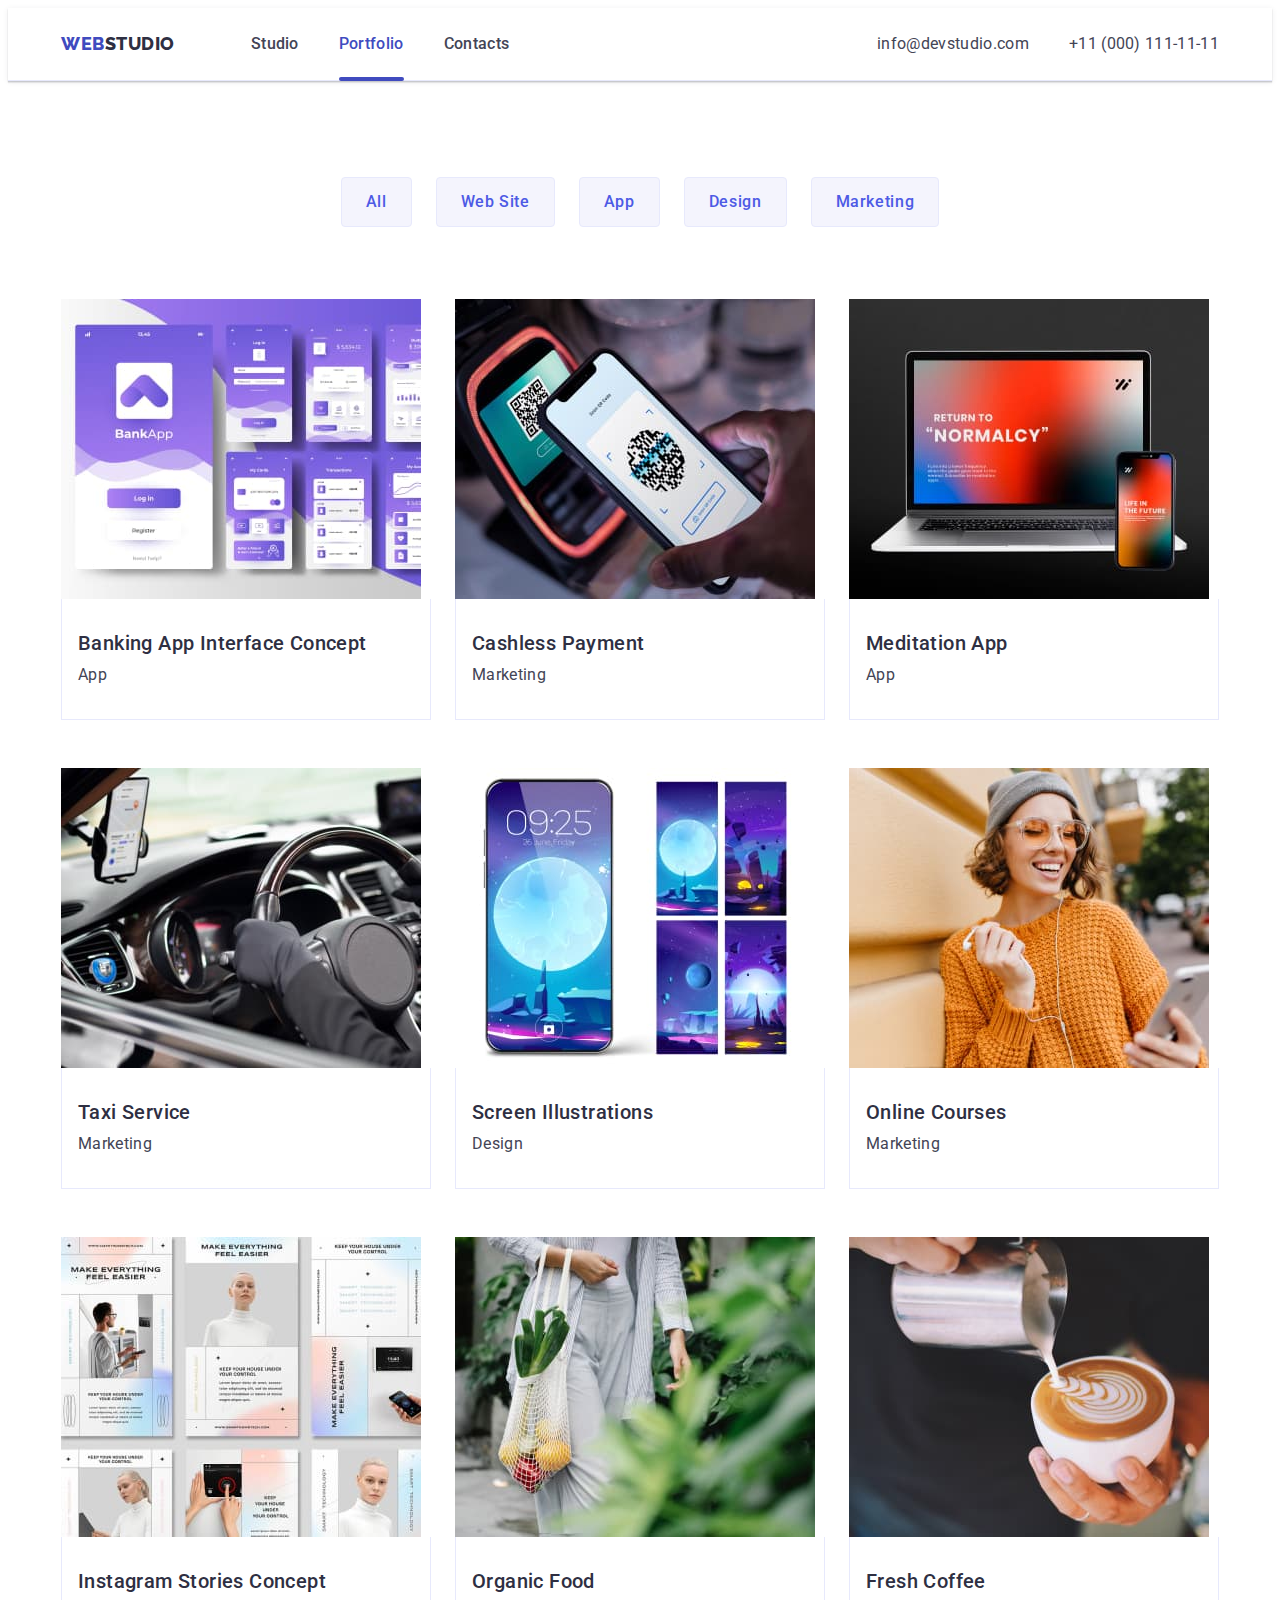
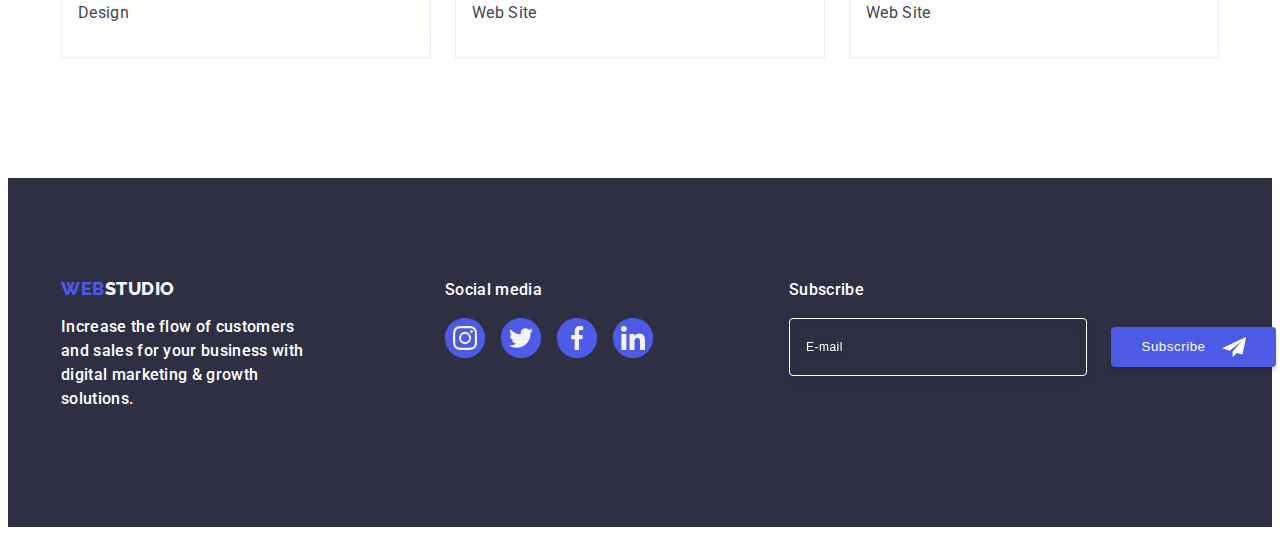
==== commit 68155f0f: "5" ====
--- a/portfolio.html
+++ b/portfolio.html
@@ -372,7 +372,7 @@
         
           <form class="form-subscribe">
 
-            <label class="text-subscribe" for="subscribe">
+            <label class="label-subscribe" for="subscribe">
             
               <input class="input-subscribe" type="email" id="subscribe" name="subscribe" placeholder="E-mail" />
             </label>
--- a/css/styles.css
+++ b/css/styles.css
@@ -712,18 +712,20 @@
     background-color: rgba(46, 47, 66, 0.4);
     transition: opacity 250ms cubic-bezier(0.4, 0, 0.2, 1), visibility 250ms cubic-bezier(0.4, 0, 0.2, 1);
 }
-
+.is-hidden {
+    opacity: 0;
+    pointer-events: none;
+    visibility: hidden;
+  }
 .modal {
-    position: relative;
-    margin-bottom: 8px;
+    position: absolute;
     padding: 72px 24px 24px 24px;
-    position: absolute;
     top: 50%;
     left: 50%;
     transform: translate(-50%, -50%) scale(1);
     width: 408px;
     min-height: 584px;
-    background: #fcfcfc;
+    background-color: #fcfcfc;
     border-radius: 4px;
     transition: transform 250ms cubic-bezier(0.4, 0, 0.2, 1);
     box-shadow: 0px 1px 1px rgba(0, 0, 0, 0.14), 0px 1px 3px rgba(0, 0, 0, 0.12), 0px 2px 1px rgba(0, 0, 0, 0.2);
@@ -735,7 +737,7 @@
     justify-content: center;
     background-color: #e7e9fc;
     position: absolute;
-    top: 54px;
+    top: 24px;
     right: 24px;
     width: 24px;
     height: 24px;
@@ -770,64 +772,70 @@
     font-style: normal;
     font-weight: 500;
     font-size: 16px;
-    line-height: 24px;
+    line-height: 1.5;
     letter-spacing: 0.02em;
     color: #2E2F42;
-    margin-top: 102px;
     margin-bottom: 16px; 
 }
 
 .label-main {
-    display: block;
     margin-bottom: 8px;
-
 }
 .label-main-comment {
-    display: block;
 margin-bottom: 16px;
 }
 
 .form {
     display: flex;
     flex-direction: column;
-    gap: 8px;
-    padding: 24px;
     padding-top: 0;
     border: none;
     max-width: 408px;
     background: #FCFCFC;
     width: 100%; 
-    margin-top: 16px;
-  
-    
+    margin-top: 16px;  
 }
 
 .form:focus-within {
     border-color: #2196f3;
 }
-
-input#user-name {
-    width: 340px;
+.form-input {
+    display: block;
+    width: 100%;
     height: 40px;
-}
-
-.form-input {
     outline: transparent;
+    text-indent: 38px;
+    color: rgba(46, 47, 66, 0.4);
+    border-radius: 4px;
+    border: 1px solid rgba(46, 47, 66, 0.4);
+    background-color: transparent;
+    transition: border-color 250ms cubic-bezier(0.4, 0, 0.2, 1);
+    resize: none; 
     padding-left: 38px;
+}
+.form-input-textarea {
+    display: block;
+    resize: none;
+    width: 100%;
+    height: 120px;
+    font-size: 12px;
+    line-height: 1.17;
+    letter-spacing: 0.04em;
+    padding: 8px 16px;
     color: rgba(46, 47, 66, 0.4);
-    border: 1px solid #212121;
+    border: 1px solid rgba(46, 47, 66, 0.4);
     border-radius: 4px;
-    height: 40px;
-    border: 1px solid rgba(46, 47, 66, 0.4);
     background-color: transparent;
     outline: transparent;
     transition: border-color 250ms cubic-bezier(0.4, 0, 0.2, 1);
-    resize: none; 
-  
+ 
 }
 .form-input:focus {
     border-color: #4D5AE5;
 }
+.form-input-textarea:focus {
+    border-color: #4D5AE5;
+} 
 
 .form-input::placeholder {
     color: #616161;
@@ -839,28 +847,24 @@
     letter-spacing: 0.04em;
     color: rgba(46, 47, 66, 0.4);
 }
-.label-name {
-    display: block;
-    position: relative;
+.form-input-textarea::placeholder {
+    color: #8e8f99;
     font-size: 12px;
     line-height: 1.17;
     letter-spacing: 0.04em;
+}
+.label-name {
+    display: block;
+    position: relative;
     color: #8e8f99;
     margin-bottom: 4px;
+    line-height: 1.17;
+    letter-spacing: 0.04em;
+    font-size: 12px;
 }
 
 .label-name:focus-within {
     color: #2196f3;
-}
-
-.label-text {
-    font-family: var(--primary-font);
-    font-style: normal;
-    font-weight: 400;
-    font-size: 12px;
-    line-height: 14px;
-    letter-spacing: 0.01em;
-    color: #8E8F99;
 }
 
 input::placeholder {
@@ -870,13 +874,14 @@
 
 .input-icon {
     position: absolute;
+    fill: #2E2F42;
     top: 50%;
     left: 16px;
     transform: translateY(-50%);
     transition: fill 250ms cubic-bezier(0.4, 0, 0.2, 1);
 
 }
-.input-icon:focus {
+.form-input:focus + .input-icon {
     fill: #4D5AE5;
 }
 
@@ -901,7 +906,7 @@
     box-shadow: 0px 4px 4px rgba(0, 0, 0, 0.15);
     border-radius: 4px;
     border: none; 
-    margin: 24px auto;
+    margin: 0 auto;
     cursor: pointer;
     transition: background-color 250ms cubic-bezier(0.4, 0, 0.2, 1);
 }
@@ -910,10 +915,9 @@
     background-color: var(--active-accent-background-color);
 }
 .privacy {
-    margin-left: 2px;
     margin-bottom: 24px; 
-   
-}
+}
+
 
 .input-checkbox {
     display: flex;
@@ -931,7 +935,7 @@
     transition: background-color 250ms cubic-bezier(0.4, 0, 0.2, 1),
         border 250ms cubic-bezier(0.4, 0, 0.2, 1),
         fill 250ms cubic-bezier(0.4, 0, 0.2, 1);
-}
+    }
 
 .text-checkbox {
     display: inline-flex;
@@ -951,25 +955,35 @@
 
 .privacy-link {
     color: #4D5AE5;
-    font-family: var(--primary-font);
-    font-weight: 400;
     font-size: 12px;
-    line-height: calc(16 / 12);
+    line-height: 1.33;
     letter-spacing: 0.04em;
     text-decoration-line: underline;
 }
-
+.input-checkbox:focus + .text-checkbox {
+    background-color:var(--accent-color);
+    border: #4D5AE5;
+    fill: #FFFFFF;
+  }
+ 
 .input-checkbox:checked + .label-checkbox > .text-checkbox {
   background-color: var(--active-accent-background-color);
   border: none;
   fill: #F4F4FD; ;
 }
-
+.icon-checkbox {
+        display: inline-block;
+        border-radius: 2px;
+        fill: #fcfcfc;
+        
+}
 
 /* ______footer input_________ */
 
 .footer-div-input {
 max-height: 80px;
+margin-left: 80px;
+
 }
 .form-subscribe {
     display: flex;
@@ -982,9 +996,15 @@
     letter-spacing: 0.02em;
     line-height: 1.5;
     font-weight: 500;
-    margin-bottom: 16px;
-
-}
+}
+ .label-subscribe {
+    color: var(--white-color);
+    letter-spacing: 0.02em;
+    line-height: 1.5;
+    font-weight: 500;
+   
+ }
+
 .input-subscribe {
     border: 1px solid #FFFFFF;
     filter: drop-shadow(0px 4px 4px rgba(0, 0, 0, 0.15));
@@ -1003,13 +1023,13 @@
 .input-subscribe::placeholder 
 {color: #FFFFFF;}
 
-.input-subscribe:focus,
-.input-subscribe:hover {
+.input-subscribe:focus {
     border: var(--accent-color);
 }
 
 .subscribe-icon {
     margin-left: 16px; 
+    fill: #FFFFFF;
 
 }
 .btn-subscribe {
@@ -1017,14 +1037,12 @@
     min-width: 165px;
     justify-content: center;
     cursor: pointer;
+    text-align: start;
     align-items: center;
     position: relative;
-    Width: 165px;
     Height: 40px;
     line-height: 1.5;
     font-weight: 500;
-    margin-left: 24px;
-    margin-bottom: 16px;
     background-color: #4D5AE5;
     border: none;
     border-radius: 4px;
